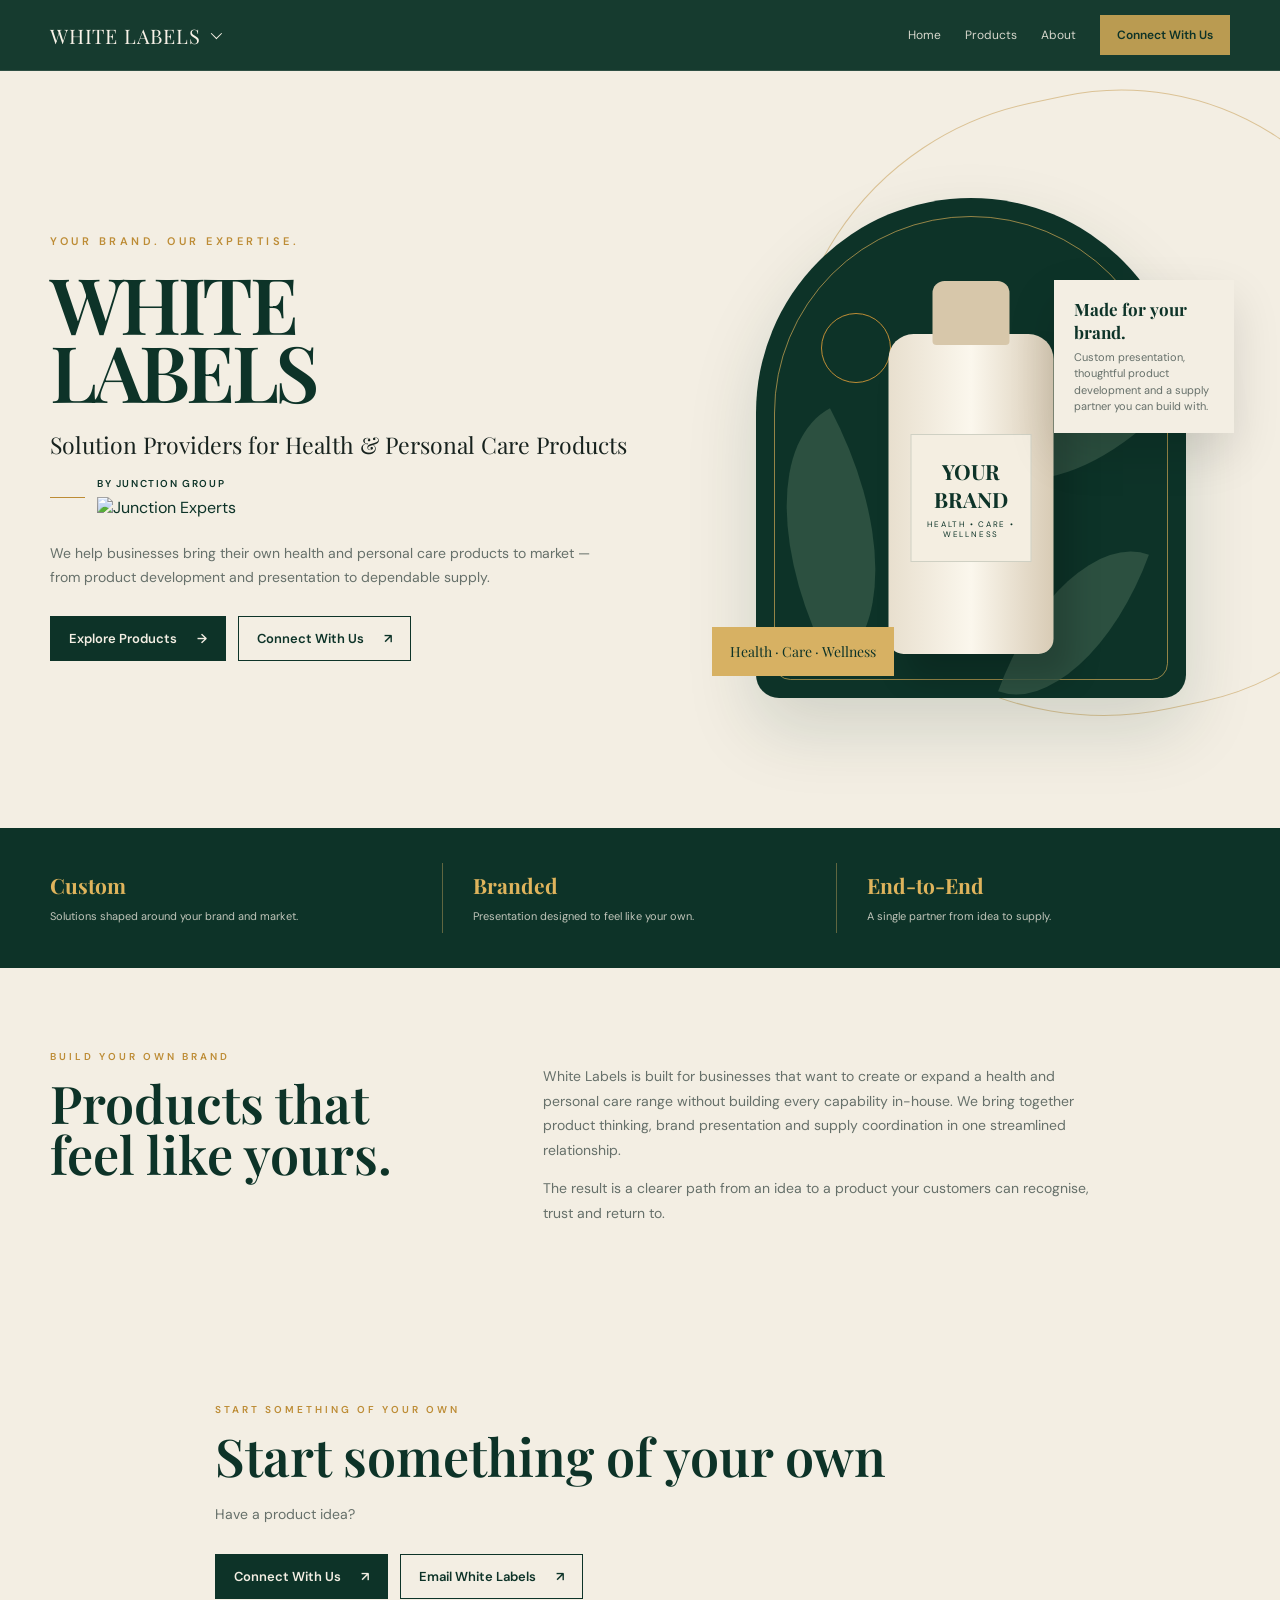
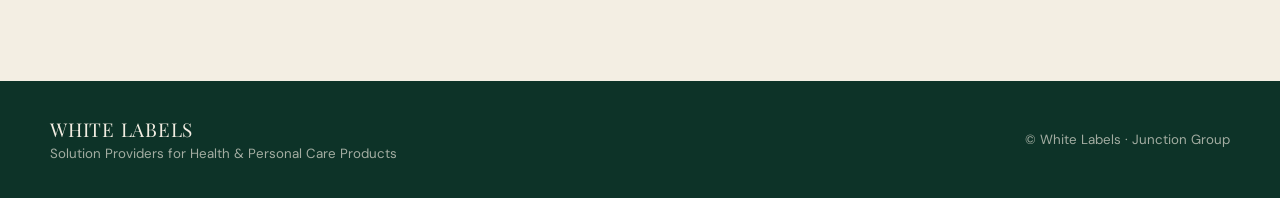
==== Junction services/index.html @ 3609f450 "Add files via upload" ====
<!doctype html>
<html lang="en">
<head>
<meta charset="utf-8">
<meta name="viewport" content="width=device-width,initial-scale=1">
<title>White Labels — Solution Providers for Health & Personal Care Products</title>
<meta name="description" content="White Labels — Solution Providers for Health & Personal Care Products by Junction Group.">
<link rel="preconnect" href="https://fonts.googleapis.com">
<link rel="preconnect" href="https://fonts.gstatic.com" crossorigin>
<link href="https://fonts.googleapis.com/css2?family=DM+Sans:wght@400;500;600&family=Playfair+Display:wght@500;600;700&display=swap" rel="stylesheet">

<link rel="stylesheet" href="css/white-labels.css">
</head>
<body>
<header>
  <div class="wrap nav">
    <div class="site-switcher" id="siteSwitcher">
      <button class="site-switcher-trigger" type="button" aria-haspopup="true" aria-expanded="false" aria-label="Choose website">
        <span class="switch-name">WHITE LABELS</span>
        <span class="switch-chevron" aria-hidden="true"></span>
      </button>
      <div class="site-switcher-menu" role="menu" aria-label="Website options">
        <a class="site-switcher-option current" role="menuitem" href="index.html">
          <span><strong>WHITE LABELS</strong><small>SOLUTION PROVIDERS FOR HEALTH &amp; PERSONAL CARE PRODUCTS</small></span>
          <span class="option-arrow">✓</span>
        </a>
        <a class="site-switcher-option" role="menuitem" href="business.html">
          <span><strong>BUSINESS CONSULTANCY</strong><small>BUSINESS PR &amp; PLANNING CONSULTANTS</small></span>
          <span class="option-arrow">↗</span>
        </a>
      </div>
    </div>
    <nav>
      <a href="#home">Home</a>
      <a href="products.html">Products</a>
      <a href="#about">About</a>
      <a class="nav-cta" href="#contact">Connect With Us</a>
    </nav>
  </div>
</header>

<main>
<section class="hero" id="home">
  <div class="wrap hero-grid">
    <div>
      <div class="eyebrow">Your brand. Our expertise.</div>
      <h1>WHITE<br>LABELS</h1>
      <div class="hero-lead">Solution Providers for Health & Personal Care Products</div>
      <div class="byline">
        <span class="byline-rule"></span>
        <div class="junction-branding">
          <span class="byline-label">BY JUNCTION GROUP</span>
          <img src="junction-experts-logo.png" alt="Junction Experts" class="junction-logo">
        </div>
      </div>
      <p class="hero-copy">We help businesses bring their own health and personal care products to market — from product development and presentation to dependable supply.</p>
      <div class="actions">
        <a class="btn primary" href="products.html">Explore Products <span>→</span></a>
        <a class="btn secondary" href="#contact">Connect With Us <span>↗</span></a>
      </div>
    </div>
    <div class="product-stage" aria-label="Product showcase">
      <div class="arch">
        <div class="leaf a"></div><div class="leaf b"></div><div class="leaf c"></div>
        <div class="gold-orb"></div>
        <div class="bottle"><div class="bottle-label"><b>YOUR<br>BRAND</b><span>HEALTH • CARE • WELLNESS</span></div></div>
      </div>
      <div class="floating-note"><strong>Made for your brand.</strong><p>Custom presentation, thoughtful product development and a supply partner you can build with.</p></div>
      <div class="signature">Health · Care · Wellness</div>
    </div>
  </div>
</section>

<section class="intro-strip">
  <div class="wrap strip-grid">
    <div class="strip-item"><b>Custom</b><span>Solutions shaped around your brand and market.</span></div>
    <div class="strip-item"><b>Branded</b><span>Presentation designed to feel like your own.</span></div>
    <div class="strip-item"><b>End-to-End</b><span>A single partner from idea to supply.</span></div>
  </div>
</section>


<section class="section" id="about">
  <div class="wrap section-grid">
    <div><div class="section-kicker">Build your own brand</div><h2>Products that feel like yours.</h2></div>
    <div>
      <p class="section-copy">White Labels is built for businesses that want to create or expand a health and personal care range without building every capability in-house. We bring together product thinking, brand presentation and supply coordination in one streamlined relationship.</p>
      <p class="section-copy">The result is a clearer path from an idea to a product your customers can recognise, trust and return to.</p>
    </div>
  </div>
</section>

<section class="section" id="contact">
  <div class="wrap" style="max-width:850px">
    <div class="section-kicker">Start something of your own</div>
    <h2>Have a product idea?</h2>
    <p class="section-copy">Tell us what you are building and where you want to take it. We can start with the product, the brand or simply the idea.</p>
    <div class="actions" style="margin-top:28px">
      <a class="btn primary" data-contact-whatsapp href="https://wa.me/" target="_blank" rel="noopener">Connect With Us <span>↗</span></a>
      <a class="btn secondary" data-contact-email href="mailto:hello@example.com">Email White Labels <span>↗</span></a>
    </div>
  </div>
</section>
</main>

<footer>
  <div class="wrap footer">
    <div><div class="brand-name">WHITE LABELS</div><small>Solution Providers for Health & Personal Care Products</small></div>
    <small>© White Labels · Junction Group</small>
  </div>
</footer>





<script src="js/white-labels.js" defer></script>
</body>
</html>
---- Junction services/css/white-labels.css ----
:root{
  --cream:#f3eee3;
  --cream2:#ebe4d5;
  --green:#0d3328;
  --green2:#123e31;
  --gold:#bd8c35;
  --ink:#17221e;
  --muted:#66706a;
  --line:rgba(13,51,40,.22);
}
*{box-sizing:border-box}
html{scroll-behavior:smooth}
body{margin:0;background:var(--cream);color:var(--ink);font-family:"DM Sans",sans-serif}
a{text-decoration:none;color:inherit}
.wrap{width:min(1180px,calc(100% - 48px));margin:auto}
header{position:fixed;top:0;left:0;right:0;z-index:20;background:rgba(13,51,40,.96);color:#f8f2e7;border-bottom:1px solid rgba(255,255,255,.1);backdrop-filter:blur(12px)}
.nav{height:70px;display:flex;align-items:center;justify-content:space-between;gap:30px}
.brand{display:flex;align-items:center;gap:13px}
.brand-mark{width:38px;height:38px;border:1px solid rgba(222,180,89,.75);border-radius:50%;display:grid;place-items:center;color:#dfb45c;font-family:"Playfair Display",serif;font-size:18px}
.brand-name{font-family:"Playfair Display",serif;font-size:19px;letter-spacing:.04em}
.brand-sub{font-size:9px;letter-spacing:.12em;text-transform:uppercase;opacity:.7;margin-top:2px}
nav{display:flex;align-items:center;gap:24px;font-size:12px}
nav a{opacity:.85;transition:.25s}

.site-switcher{position:relative;display:inline-flex;align-items:center;font-family:"DM Sans",sans-serif}.site-switcher-trigger{appearance:none;border:0;background:transparent;color:#f8f2e7;display:inline-flex;align-items:center;gap:10px;padding:9px 0;cursor:pointer;text-align:left}.site-switcher-trigger:hover{color:#dfb45c}.switch-name{font-family:"Playfair Display",serif;font-size:20px;letter-spacing:.04em;white-space:nowrap}.switch-chevron{width:8px;height:8px;border-right:1.5px solid currentColor;border-bottom:1.5px solid currentColor;transform:rotate(45deg) translateY(-2px);transition:transform .22s ease}.site-switcher.open .switch-chevron{transform:rotate(225deg) translate(-1px,-1px)}.site-switcher-menu{position:absolute;top:calc(100% + 9px);left:0;width:min(360px,calc(100vw - 30px));padding:7px;background:#f3eee3;color:#17221e;border:1px solid rgba(13,51,40,.22);box-shadow:0 18px 45px rgba(0,0,0,.18);opacity:0;visibility:hidden;transform:translateY(-6px);transition:opacity .2s ease,transform .2s ease,visibility .2s ease;z-index:70}.site-switcher.open .site-switcher-menu{opacity:1;visibility:visible;transform:none}.site-switcher-option{display:flex;align-items:center;justify-content:space-between;gap:18px;width:100%;padding:12px 13px;text-decoration:none;color:#17221e;font-size:11px;letter-spacing:.08em;line-height:1.35}.site-switcher-option:hover{background:rgba(13,51,40,.07);color:#0d3328}.site-switcher-option.current{background:rgba(189,140,53,.10);color:#0d3328}.site-switcher-option strong{font-weight:600}.site-switcher-option small{display:block;margin-top:3px;color:#66706a;font-size:9px;letter-spacing:.06em}.site-switcher-option .option-arrow{font-size:15px;opacity:.65}
nav a:hover{color:#e0b65e;opacity:1}
.nav-cta{background:#d9ad59;color:var(--green);padding:12px 17px;font-weight:600}
.hero{min-height:92vh;padding:125px 0 58px;display:grid;align-items:center;position:relative;overflow:hidden}
.hero:before{content:"";position:absolute;right:-130px;top:95px;width:620px;height:620px;border:1px solid var(--gold);border-radius:52% 48% 46% 54%;opacity:.45;transform:rotate(-12deg)}
.hero-grid{display:grid;grid-template-columns:1.08fr .92fr;gap:54px;align-items:center;position:relative;z-index:1}
.eyebrow{font-size:11px;letter-spacing:.32em;text-transform:uppercase;color:var(--gold);font-weight:600;margin-bottom:22px}
h1,h2,h3{font-family:"Playfair Display",serif;font-weight:600}
h1{font-size:clamp(52px,6.1vw,78px);line-height:.87;letter-spacing:-.045em;margin:0 0 25px;color:var(--green)}
.hero-lead{font-family:"Playfair Display",serif;font-size:clamp(19px,1.8vw,24px);line-height:1.22;max-width:590px;margin:0 0 18px}
.hero-copy{font-size:14px;line-height:1.7;max-width:540px;color:var(--muted);margin:0 0 26px}
.byline{display:flex;align-items:center;gap:12px;margin:18px 0 24px;color:var(--green)}
.byline-rule{width:35px;height:1px;background:var(--gold)}
.junction-branding{display:flex;flex-direction:column;gap:7px}.byline-label{font-weight:600;letter-spacing:.16em;font-size:10px}.junction-logo{width:155px;height:auto;display:block;object-fit:contain;object-position:left center}

.actions{display:flex;flex-wrap:wrap;gap:12px}
.btn{display:inline-flex;align-items:center;gap:20px;padding:13px 18px;border:1px solid var(--green);font-size:13px;font-weight:600;transition:.25s}
.btn.primary{background:var(--green);color:var(--cream)}
.btn.primary:hover{background:var(--green2);transform:translateY(-2px)}
.btn.secondary{color:var(--green)}
.btn.secondary:hover{background:rgba(13,51,40,.06);transform:translateY(-2px)}
.product-stage{min-height:490px;position:relative;display:grid;place-items:center}
.arch{width:min(430px,88%);height:500px;background:var(--green);border-radius:260px 260px 28px 28px;position:relative;overflow:hidden;box-shadow:0 30px 70px rgba(13,51,40,.15)}
.arch:before{content:"";position:absolute;inset:18px;border:1px solid rgba(221,177,88,.65);border-radius:240px 240px 20px 20px}
.leaf{position:absolute;border-radius:100% 0 100% 0;background:#345846;opacity:.8}
.leaf.a{width:170px;height:290px;right:-15px;top:30px;transform:rotate(24deg)}
.leaf.b{width:120px;height:230px;left:15px;bottom:45px;transform:rotate(-28deg)}
.leaf.c{width:95px;height:180px;right:65px;bottom:-15px;transform:rotate(20deg)}
.bottle{position:absolute;bottom:44px;left:50%;transform:translateX(-50%);width:165px;height:320px;background:linear-gradient(90deg,#e8dfce,#fbf7ed 50%,#d8cbb5);border-radius:25px 25px 15px 15px;box-shadow:18px 25px 30px rgba(0,0,0,.18)}
.bottle:before{content:"";position:absolute;left:44px;top:-53px;width:77px;height:64px;background:#d7c7aa;border-radius:12px 12px 4px 4px}
.bottle:after{content:"";position:absolute;left:22px;right:22px;top:100px;height:126px;background:#f4eee1;border:1px solid rgba(13,51,40,.16)}
.bottle-label{position:absolute;z-index:2;left:38px;right:38px;top:123px;text-align:center;color:var(--green)}
.bottle-label b{font-family:"Playfair Display",serif;font-size:21px;display:block}
.bottle-label span{font-size:8px;letter-spacing:.22em;display:block;margin-top:6px}
.gold-orb{position:absolute;width:70px;height:70px;border:1px solid var(--gold);border-radius:50%;top:115px;left:65px}
.floating-note{position:absolute;right:-4px;top:82px;background:var(--cream);padding:18px 20px;width:180px;box-shadow:0 20px 45px rgba(0,0,0,.12)}
.floating-note strong{font-family:"Playfair Display",serif;font-size:17px;color:var(--green)}
.floating-note p{font-size:11px;color:var(--muted);line-height:1.5;margin:5px 0 0}
.signature{position:absolute;left:0;bottom:22px;background:#d7b163;color:var(--green);padding:15px 18px;font-family:"Playfair Display",serif;font-size:14px}
.intro-strip{background:var(--green);color:var(--cream);padding:35px 0}
.strip-grid{display:grid;grid-template-columns:repeat(3,1fr);gap:0}
.strip-item{padding:8px 30px;border-right:1px solid rgba(220,181,99,.4)}
.strip-item:first-child{padding-left:0}
.strip-item:last-child{border:0}
.strip-item b{display:block;color:#dfb45c;font-family:"Playfair Display",serif;font-size:21px;margin-bottom:5px}
.strip-item span{font-size:11px;line-height:1.4;opacity:.78}
.section{padding:82px 0}
.section-grid{display:grid;grid-template-columns:.75fr 1.25fr;gap:80px}
.section-kicker{font-size:10px;letter-spacing:.3em;text-transform:uppercase;color:var(--gold);font-weight:600}
h2{font-size:clamp(36px,4.2vw,52px);line-height:.98;color:var(--green);margin:15px 0 20px}
.section-copy{color:var(--muted);line-height:1.75;font-size:14px;max-width:560px}
.cards{display:grid;grid-template-columns:repeat(2,1fr);gap:1px;background:var(--line);border:1px solid var(--line)}
.card{background:var(--cream);padding:28px;min-height:190px}
.card-number{color:var(--gold);font-size:11px;letter-spacing:.15em}
.card h3{font-size:21px;margin:24px 0 10px;color:var(--green)}
.card p{font-size:13px;line-height:1.6;color:var(--muted);margin:0}
footer{background:var(--green);color:var(--cream);padding:35px 0}
.footer{display:flex;justify-content:space-between;gap:30px;align-items:center}
footer small{opacity:.65}

.category-section{padding:105px 0 110px;background:var(--cream2);border-top:1px solid var(--line);border-bottom:1px solid var(--line)}
.category-heading{display:grid;grid-template-columns:.9fr 1.1fr;gap:70px;align-items:end;margin-bottom:45px}
.category-heading h2{margin-bottom:0}
.category-card-grid{display:grid;grid-template-columns:repeat(2,1fr);gap:1px;background:var(--line);border:1px solid var(--line)}
.category-card{appearance:none;border:0;text-align:left;background:var(--cream);padding:30px;min-height:245px;position:relative;cursor:pointer;color:var(--green);transition:.3s;display:flex;flex-direction:column;align-items:flex-start}
.category-card:hover{background:#f7f2e8;transform:translateY(-3px)}
.category-card.active{background:var(--green);color:var(--cream)}
.category-no{font-size:10px;letter-spacing:.18em;color:var(--gold);margin-bottom:24px}
.category-icon{font-size:21px;color:var(--gold);margin-bottom:16px}
.category-title{font-family:"Playfair Display",serif;font-size:29px;line-height:1}
.category-desc{font-size:12px;line-height:1.6;max-width:310px;margin-top:12px;opacity:.72}
.category-arrow{position:absolute;right:25px;bottom:24px;font-size:22px;color:var(--gold)}
.muted-card{background:var(--cream2)}
.category-panel{margin-top:1px;background:var(--green);color:var(--cream);max-height:0;overflow:hidden;transition:max-height .6s ease,opacity .4s ease;opacity:0}
.category-panel.open{max-height:650px;opacity:1}
.panel-top{display:flex;align-items:flex-start;justify-content:space-between;padding:35px 38px 25px;border-bottom:1px solid rgba(220,181,99,.3)}
.panel-top h3{font-size:45px;margin:8px 0 0;color:var(--cream)}
.panel-close{border:1px solid rgba(220,181,99,.5);background:transparent;color:var(--cream);width:38px;height:38px;border-radius:50%;font-size:22px;cursor:pointer}
.panel-body{padding:38px}
.panel-placeholder{border-left:2px solid var(--gold);padding-left:24px;max-width:680px}
.panel-placeholder span{display:block;color:var(--gold);font-size:10px;letter-spacing:.28em;margin-bottom:12px}
.panel-placeholder strong{font-family:"Playfair Display",serif;font-size:30px;font-weight:600}
.panel-placeholder p{color:rgba(243,238,227,.7);line-height:1.7;max-width:600px;margin-bottom:0}


.category-copy{position:relative;z-index:2;display:flex;flex-direction:column;align-items:flex-start;max-width:52%}
.bottle-display{position:absolute;right:0;top:0;bottom:0;width:47%;overflow:hidden;display:flex;align-items:flex-end;justify-content:center;gap:9px;padding:0 24px 22px;background:rgba(0,0,0,.055)}
.deco-bottle{position:relative;display:block;flex:0 0 auto;filter:drop-shadow(0 14px 12px rgba(0,0,0,.16))}
.deco-bottle i{display:block;position:absolute}
.bottle-body{bottom:0;left:0;right:0;height:100%;border-radius:12px 12px 7px 7px;background:linear-gradient(90deg,#cdbd9f,#eee5d2 48%,#b8a98d);border:1px solid rgba(13,51,40,.24)}
.deco-dropper{width:52px;height:190px;margin-bottom:0}
.deco-dropper .bottle-body{height:135px;bottom:0;top:auto}
.dropper-cap{width:36px;height:33px;left:8px;top:20px;border-radius:9px 9px 5px 5px;background:#b9aa8e;border:1px solid rgba(13,51,40,.3)}
.dropper-neck{width:12px;height:40px;left:20px;top:48px;border-radius:3px;background:#d9ceb9}
.deco-pump{width:62px;height:220px;margin-bottom:0}
.deco-pump .bottle-body{height:157px;bottom:0;top:auto;border-radius:13px 13px 8px 8px}
.pump-neck{width:13px;height:32px;left:25px;top:32px;background:#d7c9ae;border-radius:4px}
.pump-head{width:50px;height:10px;left:16px;top:22px;border-radius:6px 4px 4px 6px;background:#b4a58a}
.deco-jar{width:92px;height:125px;margin-bottom:0}
.jar-body{position:absolute;left:2px;right:2px;bottom:0;height:92px;border-radius:14px;background:linear-gradient(90deg,#bcae93,#ece2cf 48%,#a99a7f);border:1px solid rgba(13,51,40,.25)}
.jar-lid{left:0;right:0;top:12px;height:22px;border-radius:8px;background:#a8987b;border:1px solid rgba(13,51,40,.25)}
.deco-spray{width:50px;height:175px;margin-bottom:0}
.deco-spray .bottle-body{height:126px;bottom:0;top:auto;border-radius:10px 10px 7px 7px}
.spray-neck{width:11px;height:29px;left:19px;top:30px;background:#d4c7ae}
.spray-head{width:43px;height:10px;left:17px;top:21px;border-radius:5px;background:#a99b82}
.deco-tall{width:45px;height:205px;margin-bottom:0}
.deco-tall .bottle-body{height:170px;bottom:0;top:auto;border-radius:9px 9px 6px 6px}
.cap{width:35px;height:23px;left:5px;top:13px;border-radius:5px;background:#a99b81;border:1px solid rgba(13,51,40,.25)}
.category-card.active .bottle-display{background:rgba(0,0,0,.07)}
.category-card.active .bottle-body{background:linear-gradient(90deg,#c2b294,#f0e8d8 48%,#aa9a7c)}
.category-card.active .pump-head,.category-card.active .cap,.category-card.active .jar-lid,.category-card.active .spray-head,.category-card.active .dropper-cap{background:#a79678}
@media(max-width:850px){
  .category-copy{max-width:48%}
  .bottle-display{width:50%;gap:5px;padding:0 10px 16px}
  .deco-dropper{transform:scale(.78);transform-origin:bottom}
  .deco-pump{transform:scale(.78);transform-origin:bottom}
  .deco-jar{transform:scale(.72);transform-origin:bottom}
  .deco-spray{transform:scale(.75);transform-origin:bottom}
  .deco-tall{transform:scale(.75);transform-origin:bottom}
}
@media(max-width:520px){
  .category-copy{max-width:100%}
  .category-card{min-height:430px}
  .bottle-display{top:auto;left:0;width:100%;height:165px;padding:0 15px 12px;gap:9px}
  .deco-dropper{transform:scale(.55);transform-origin:bottom}
  .deco-pump{transform:scale(.55);transform-origin:bottom}
  .deco-jar{transform:scale(.55);transform-origin:bottom}
  .deco-spray{transform:scale(.55);transform-origin:bottom}
  .deco-tall{transform:scale(.55);transform-origin:bottom}
}

@media(max-width:850px){
  .wrap{width:min(100% - 32px,650px)}
  nav{display:none}
  .nav{height:68px}
  .hero{padding-top:115px}
  .hero-grid{grid-template-columns:1fr;gap:45px}
  h1{font-size:clamp(48px,13vw,68px)}
  .product-stage{min-height:490px}
  .arch{height:500px;width:min(390px,92vw)}
  .bottle{transform:translateX(-50%) scale(.82);bottom:30px}
  .floating-note{right:-5px;top:60px}
  .signature{left:0;bottom:20px}
  .strip-grid{grid-template-columns:1fr}
  .strip-item{border-right:0;border-bottom:1px solid rgba(220,181,99,.3);padding:15px 0}
  .strip-item:last-child{border-bottom:0}
  .section{padding:80px 0}
  .section-grid{grid-template-columns:1fr;gap:35px}
  .category-heading{grid-template-columns:1fr;gap:20px}
  .category-card-grid{grid-template-columns:1fr}
  .category-panel.open{max-height:800px}
  .panel-top{padding:28px 22px 20px}
  .panel-body{padding:28px 22px}
  .panel-top h3{font-size:38px}
}
@media(max-width:520px){
  .brand-name{font-size:17px}
  .brand-sub{font-size:8px}
  .junction-logo{width:120px;max-height:72px;object-fit:contain;object-position:left center}
  .hero:before{width:380px;height:380px;right:-200px}
  .product-stage{min-height:430px}
  .arch{height:430px}
  .bottle{transform:translateX(-50%) scale(.68);bottom:0}
  .floating-note{width:150px;padding:13px;right:-4px}
  .floating-note strong{font-size:16px}
  .gold-orb{left:30px}
  .cards{grid-template-columns:1fr}
  .footer{flex-direction:column;align-items:flex-start}
}
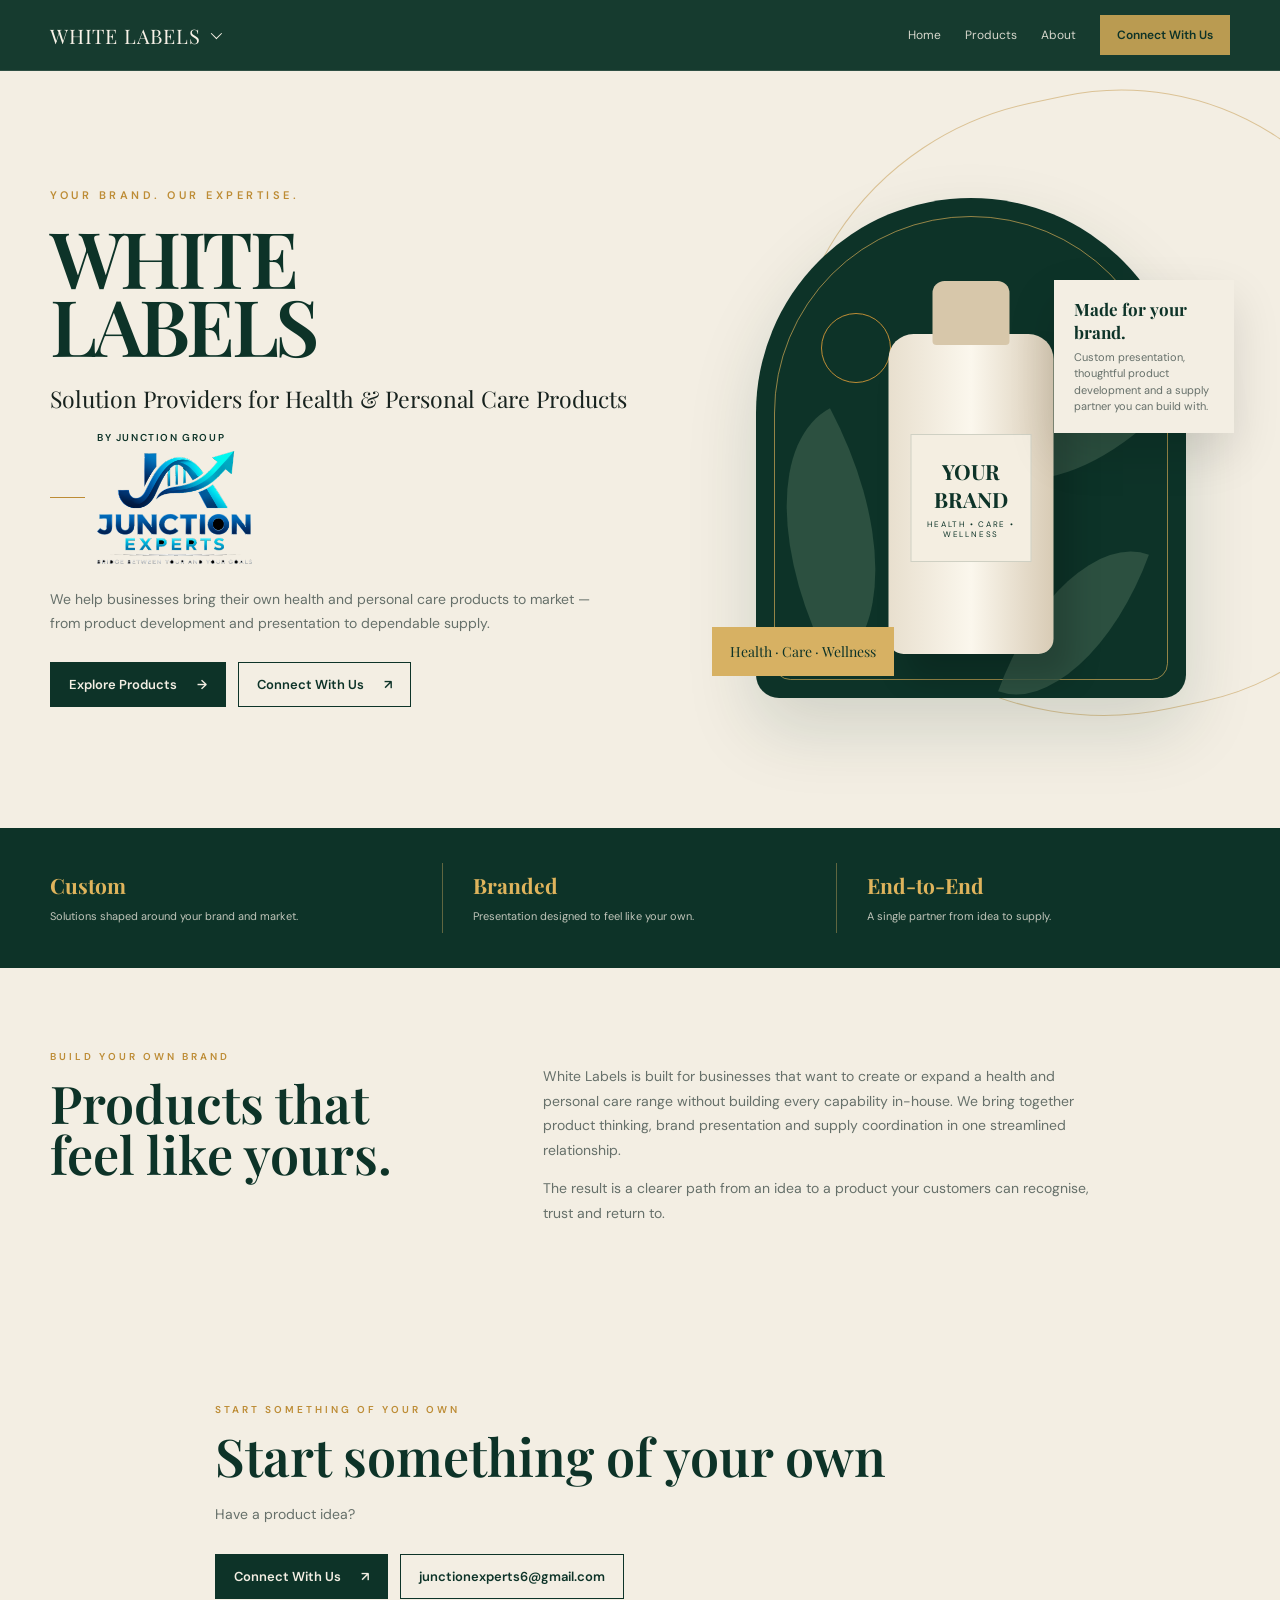
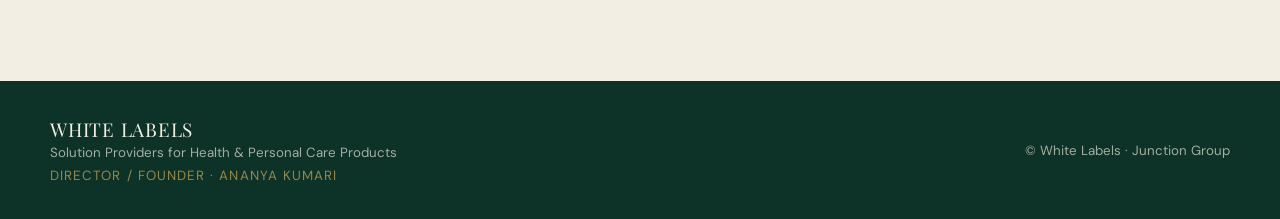
==== commit 11a29132: "Add files via upload" ====
--- a/Junction services/index.html
+++ b/Junction services/index.html
@@ -50,7 +50,7 @@
         <span class="byline-rule"></span>
         <div class="junction-branding">
           <span class="byline-label">BY JUNCTION GROUP</span>
-          <img src="junction-experts-logo.png" alt="Junction Experts" class="junction-logo">
+          <img src="photos/junction-experts-logo.png" alt="Junction Experts" class="junction-logo">
         </div>
       </div>
       <p class="hero-copy">We help businesses bring their own health and personal care products to market — from product development and presentation to dependable supply.</p>
@@ -105,7 +105,7 @@
 
 <footer>
   <div class="wrap footer">
-    <div><div class="brand-name">WHITE LABELS</div><small>Solution Providers for Health & Personal Care Products</small></div>
+    <div class="footer-brand"><div class="brand-name">WHITE LABELS</div><small>Solution Providers for Health & Personal Care Products</small><small class="founder-line">Director / Founder · Ananya Kumari</small></div>
     <small>© White Labels · Junction Group</small>
   </div>
 </footer>
@@ -114,6 +114,6 @@
 
 
 
-<script src="js/white-labels.js" defer></script>
+<script src="js/site-data.js"></script><script src="js/white-labels.js" defer></script>
 </body>
-</html>+</html>
--- a/Junction services/css/white-labels.css
+++ b/Junction services/css/white-labels.css
@@ -8,6 +8,36 @@
   --muted:#66706a;
   --line:rgba(13,51,40,.22);
 }
+
+/* Catalogue dropdown layout used by products.html */
+.category-grid{display:grid;grid-template-columns:repeat(5,minmax(0,1fr));gap:7px;align-items:start}
+.category[open]{grid-column:1/-1}
+.category[open] summary{min-height:76px}
+.category[open] .atoms{padding:12px 18px 16px;display:grid;grid-template-columns:repeat(2,minmax(0,1fr));column-gap:28px}
+.category[open] .atom{padding:12px 4px}
+.category{border:1px solid var(--line);background:rgba(255,255,255,.22);min-width:0}
+.category summary{list-style:none;cursor:pointer;min-height:84px;padding:13px 12px;display:grid;grid-template-columns:25px 1fr 22px 17px;grid-template-rows:auto auto;column-gap:6px;align-items:start}
+.category summary::-webkit-details-marker{display:none}
+.category:hover{background:#f8f3e8}
+.category[open]{background:var(--green);color:var(--cream);border-color:var(--green)}
+.category .num{font-size:9px;color:var(--gold);grid-row:1/3;padding-top:2px}
+.cat-name{font-family:"Playfair Display",serif;font-size:16px;line-height:1.08;color:var(--green);padding-right:2px}
+.category[open] .cat-name{color:var(--cream)}
+.count{font-size:9px;color:var(--muted);text-align:right;padding-top:2px}
+.category[open] .count{color:#dfb45c}
+.chevron{font-size:18px;line-height:14px;color:var(--gold);text-align:right;transition:transform .25s}
+.category[open] .chevron{transform:rotate(45deg)}
+.atoms{grid-column:1/-1;border-top:1px solid rgba(13,51,40,.16);background:var(--cream);color:var(--ink);padding:5px 11px 8px;animation:drop .22s ease-out}
+@keyframes drop{from{opacity:0;transform:translateY(-4px)}to{opacity:1;transform:none}}
+.atom{display:grid;grid-template-columns:12px 1fr auto;gap:7px;align-items:start;padding:8px 0;border-bottom:1px solid rgba(13,51,40,.10)}
+.atom:last-child{border-bottom:0}
+.atom-mark{color:var(--gold);font-size:10px;padding-top:2px}
+.atom strong{display:block;font-size:10px;line-height:1.3;color:var(--green)}
+.atom small{display:block;color:var(--muted);font-size:8px;line-height:1.35;margin-top:2px}
+.atom em{font-style:normal;font-size:8px;color:var(--green);font-weight:600;text-align:right;white-space:nowrap;padding-top:1px}
+@media(max-width:1050px){.category-grid{grid-template-columns:repeat(4,minmax(0,1fr))}}
+@media(max-width:820px){.category-grid{grid-template-columns:repeat(3,minmax(0,1fr))}.category[open] .atoms{grid-template-columns:1fr}}
+@media(max-width:560px){.category-grid{grid-template-columns:repeat(2,minmax(0,1fr));gap:6px}.category summary{min-height:78px;padding:11px 10px;grid-template-columns:22px 1fr 18px 13px}.cat-name{font-size:14px}}
 *{box-sizing:border-box}
 html{scroll-behavior:smooth}
 body{margin:0;background:var(--cream);color:var(--ink);font-family:"DM Sans",sans-serif}
@@ -190,4 +220,50 @@
   .gold-orb{left:30px}
   .cards{grid-template-columns:1fr}
   .footer{flex-direction:column;align-items:flex-start}
-}+}
+
+/* Expanded catalogue presentation: categories stack vertically and opened
+   products sit in a readable lateral list. */
+.catalogue-page .hero-grid{grid-template-columns:1fr 1fr;align-items:center}
+.catalogue-showcase{position:relative;min-height:320px;border:1px solid rgba(13,51,40,.22);overflow:hidden;background:rgba(255,255,255,.12)}
+.catalogue-showcase:before{content:"";position:absolute;width:330px;height:330px;border:1px solid rgba(189,140,53,.35);border-radius:50%;right:-80px;top:-120px}
+.catalogue-showcase .bottle-display{position:absolute;inset:0;width:auto;height:auto;background:transparent;padding:0 30px 24px;gap:18px;align-items:flex-end}
+.catalogue-showcase .deco-bottle{filter:drop-shadow(0 14px 12px rgba(0,0,0,.15))}
+.catalogue-filler{position:relative;overflow:hidden;background:var(--cream);color:var(--cream);padding:42px 0}
+.catalogue-filler:before{content:"";position:absolute;width:440px;height:440px;border:1px solid rgba(221,177,88,.22);border-radius:50%;right:-105px;top:-185px}.catalogue-filler:after{content:"";position:absolute;left:0;right:0;bottom:18px;border-top:1px solid rgba(221,177,88,.14)}
+.filler-inner{position:relative;z-index:1;width:min(1080px,calc(100% - 42px));background:var(--green);padding:34px 42px;display:grid;grid-template-columns:1fr 1.1fr auto;align-items:center;gap:48px;border:1px solid rgba(189,140,53,.55);box-shadow:0 18px 38px rgba(13,51,40,.12)}.filler-inner .kicker{margin:0 0 10px;color:var(--gold)}.filler-copy h2{font-family:"Playfair Display",serif;font-size:clamp(30px,3.4vw,46px);font-weight:500;line-height:1;letter-spacing:-.035em;margin:0;text-transform:uppercase}.filler-copy h2 span,.filler-copy h2 em{display:block}.filler-copy h2 span{color:var(--cream)}.filler-copy h2 em{font-style:normal;color:#dfb45c}.filler-detail{max-width:470px;padding-bottom:1px}.filler-detail p{margin:0 0 15px;font-size:14px;line-height:1.55;color:rgba(243,238,227,.76)}.filler-link{display:inline-flex;align-items:center;gap:16px;border-bottom:1px solid rgba(221,177,88,.6);padding-bottom:6px;color:#f3d38d;font-size:10px;font-weight:600;letter-spacing:.08em;text-transform:uppercase}.filler-link span{font-size:16px;line-height:10px}.filler-mark{font-family:"Playfair Display",serif;font-size:62px;line-height:1;color:rgba(221,177,88,.32);padding-bottom:2px}
+.catalogue-copy{background:var(--cream);color:var(--ink);padding:28px 0 42px;border-top:0;border-bottom:1px solid var(--line)}.catalogue-copy .private-grid{gap:70px}.catalogue-copy h2{color:var(--green);font-size:clamp(38px,4.8vw,62px)}.catalogue-copy .kicker{color:var(--gold)}.catalogue-copy p{color:var(--muted);font-size:14px;line-height:1.65;margin:0 0 16px}.catalogue-copy p strong{color:var(--green)}.catalogue-copy .rule{color:var(--gold);border-color:rgba(13,51,40,.2);margin-top:15px}
+.footer-brand{display:flex;flex-direction:column;align-items:flex-start;gap:2px}.founder-line{color:#dfb45c;letter-spacing:.08em;text-transform:uppercase;margin-top:4px}
+.category-grid{display:grid;grid-template-columns:repeat(5,minmax(0,1fr));gap:7px;align-items:start}
+.category{width:auto;margin:0}
+.category[open]{width:100%;grid-column:1/-1;margin:0}
+.category summary,.category[open] summary{min-height:94px;padding:22px 28px;grid-template-columns:38px 1fr 34px 22px;align-items:center}
+.cat-name{font-size:22px;line-height:1.15}
+.count{font-size:12px}
+.chevron{font-size:22px}
+.category[open] .atoms{padding:18px 28px 22px;grid-template-columns:1fr;column-gap:0}
+.category[open] .atom{padding:17px 4px;min-height:58px;align-items:start}
+.atom{grid-template-columns:18px 1fr auto;gap:12px}
+.atom-mark{font-size:14px}
+.atom strong{font-size:14px;line-height:1.35}
+.atom small{font-size:11px;line-height:1.45;margin-top:4px}
+.atom em{font-size:11px;padding-top:2px}
+@media(max-width:1050px){.category-grid{grid-template-columns:repeat(4,minmax(0,1fr))}}
+@media(max-width:820px){
+  .catalogue-page .hero-grid{grid-template-columns:1fr}
+  .catalogue-showcase{min-height:260px}
+  .catalogue-showcase .bottle-display{transform:scale(.82);transform-origin:bottom center;padding-bottom:18px}
+  .filler-inner{display:block}.filler-detail{margin-top:24px}.filler-mark{position:absolute;right:0;bottom:-4px;font-size:58px}
+  .category summary,.category[open] summary{padding:18px 20px;grid-template-columns:30px 1fr 28px 20px}
+  .cat-name{font-size:20px}
+  .category-grid{grid-template-columns:repeat(3,minmax(0,1fr))}
+  .category[open] .atoms{grid-template-columns:1fr;padding:14px 20px 18px}
+}
+@media(max-width:560px){
+  .category-grid{grid-template-columns:repeat(2,minmax(0,1fr));gap:6px}
+  .category summary,.category[open] summary{min-height:82px;padding:16px 14px;grid-template-columns:26px 1fr 24px 18px}
+  .cat-name{font-size:18px}
+  .category[open] .atoms{padding:10px 14px 14px}
+  .atom strong{font-size:13px}
+  .atom small,.atom em{font-size:10px}
+}
